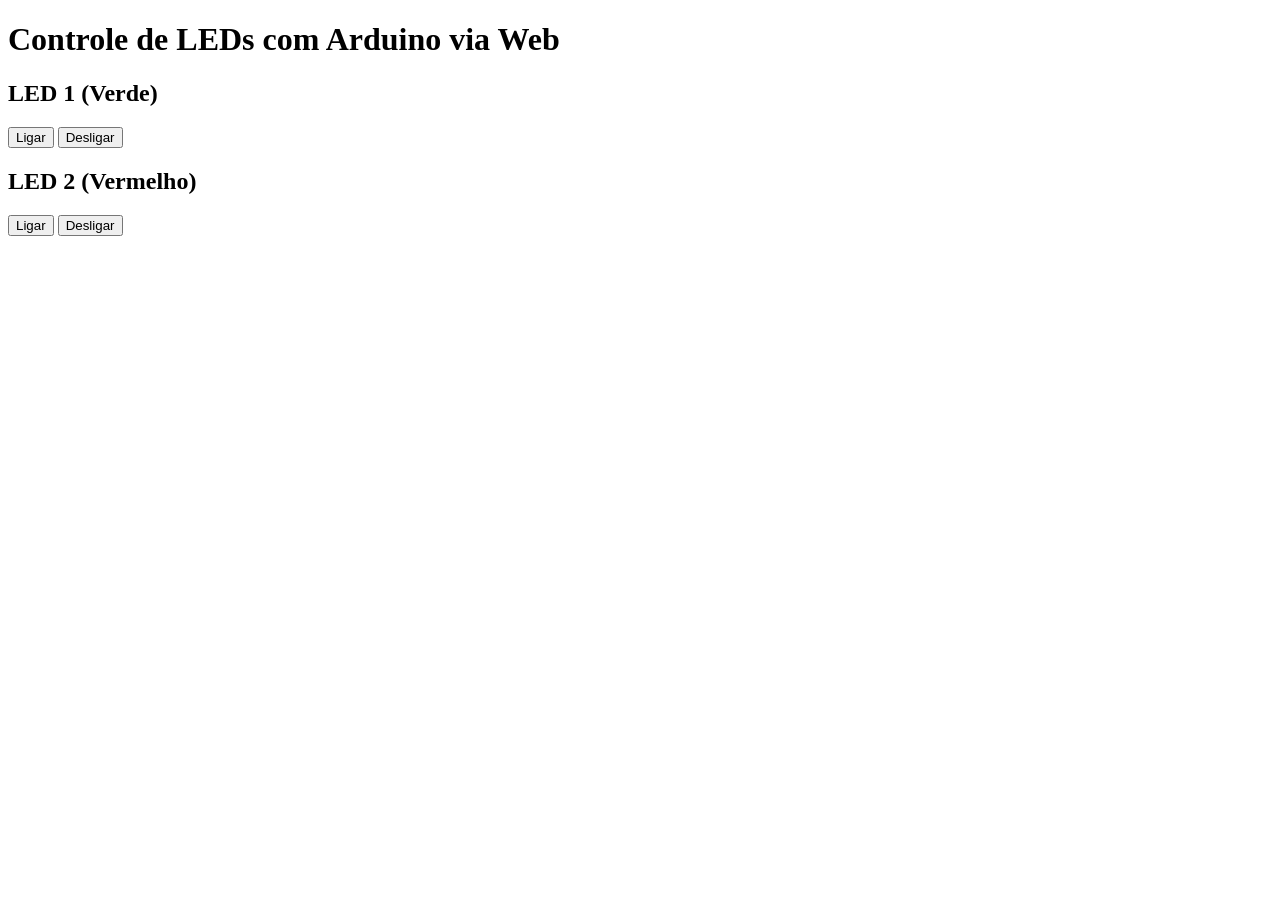
==== templates/index.html @ f2546058 "14/10" ====
<!DOCTYPE html>
<html lang="pt-br">
<head>
  <meta charset="UTF-8">
  <meta name="viewport" content="width=device-width, initial-scale=1.0">
  <link rel="stylesheet" href="styles.css">
  <title>Controle de LEDs</title>
</head>
<body>
  <h1>Controle de LEDs com Arduino via Web</h1>
  
  <div class="container">
    <h2>LED 1 (Verde)</h2>
    <button class="on" onclick="controlLed('1', 'on')">Ligar</button>
    <button class="off" onclick="controlLed('1', 'off')">Desligar</button>
  </div>

  <div class="container">
    <h2>LED 2 (Vermelho)</h2>
    <button class="on" onclick="controlLed('2', 'on')">Ligar</button>
    <button class="off" onclick="controlLed('2', 'off')">Desligar</button>
  </div>

  <script>
    function controlLed(ledNum, action) {
      fetch(`/control/${ledNum}/${action}`) // Corrigido: era "fecht"
        .then(response => response.text())
        .then(data => {
          console.log(data);
          alert(data); // Mostra no navegador o que o servidor respondeu
        })
        .catch(error => {
          console.error('Erro:', error);
        });
    }
  </script>
</body>
</html>
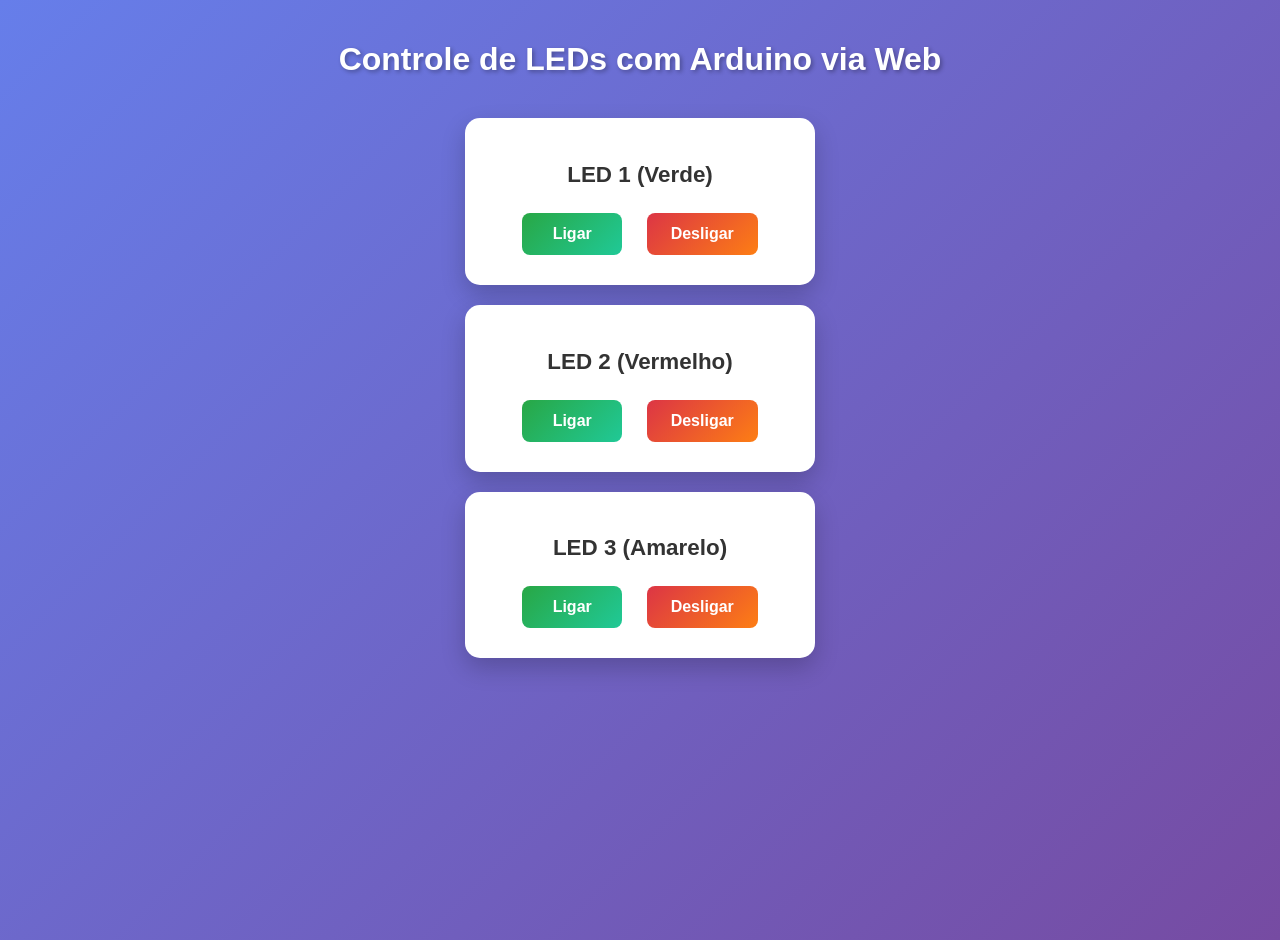
==== commit b9afa1f2: "21/10 atividade" ====
--- a/templates/index.html
+++ b/templates/index.html
@@ -3,7 +3,7 @@
 <head>
   <meta charset="UTF-8">
   <meta name="viewport" content="width=device-width, initial-scale=1.0">
-  <link rel="stylesheet" href="styles.css">
+  <link rel="stylesheet" href="template.css">
   <title>Controle de LEDs</title>
 </head>
 <body>
@@ -21,6 +21,13 @@
     <button class="off" onclick="controlLed('2', 'off')">Desligar</button>
   </div>
 
+    <div class="container">
+    <h2>LED 3 (Amarelo)</h2>
+    <button class="on" onclick="controlLed('3', 'on')">Ligar</button>
+    <button class="off" onclick="controlLed('3', 'off')">Desligar</button>
+  </div>
+
+
   <script>
     function controlLed(ledNum, action) {
       fetch(`/control/${ledNum}/${action}`) // Corrigido: era "fecht"
@@ -34,5 +41,108 @@
         });
     }
   </script>
+
+  <style>
+/* template.css - CSS SIMPLES E FUNCIONAL */
+body {
+    font-family: Arial, sans-serif;
+    background: linear-gradient(135deg, #667eea, #764ba2);
+    margin: 0;
+    padding: 20px;
+    min-height: 100vh;
+}
+
+h1 {
+    color: white;
+    text-align: center;
+    margin-bottom: 40px;
+    text-shadow: 2px 2px 4px rgba(0,0,0,0.3);
+}
+
+.container {
+    background: white;
+    border-radius: 15px;
+    padding: 25px;
+    margin: 20px auto;
+    max-width: 300px;
+    box-shadow: 0 10px 25px rgba(0,0,0,0.2);
+    text-align: center;
+}
+
+.container h2 {
+    color: #333;
+    margin-bottom: 20px;
+    font-size: 1.4rem;
+}
+
+button {
+    border: none;
+    color: white;
+    padding: 12px 24px;
+    margin: 5px 10px;
+    font-size: 16px;
+    border-radius: 8px;
+    cursor: pointer;
+    transition: all 0.3s ease;
+    font-weight: bold;
+    min-width: 100px;
+}
+
+button:hover {
+    transform: translateY(-2px);
+    box-shadow: 0 5px 15px rgba(0,0,0,0.3);
+}
+
+button:active {
+    transform: translateY(0);
+}
+
+.on {
+    background: linear-gradient(135deg, #28a745, #20c997);
+}
+
+.on:hover {
+    background: linear-gradient(135deg, #218838, #1e9e85);
+}
+
+.off {
+    background: linear-gradient(135deg, #dc3545, #fd7e14);
+}
+
+.off:hover {
+    background: linear-gradient(135deg, #c82333, #e8590c);
+}
+
+/* Status de conexão */
+.connection-status {
+    position: fixed;
+    top: 20px;
+    right: 20px;
+    padding: 10px 20px;
+    border-radius: 20px;
+    font-weight: bold;
+    background: #d4edda;
+    color: #155724;
+    border: 2px solid #c3e6cb;
+}
+
+/* Responsivo */
+@media (max-width: 768px) {
+    body {
+        padding: 10px;
+    }
+    
+    .container {
+        margin: 15px auto;
+        padding: 20px;
+    }
+    
+    button {
+        padding: 10px 20px;
+        font-size: 14px;
+        min-width: 80px;
+    }
+}
+  </style>
 </body>
 </html>
